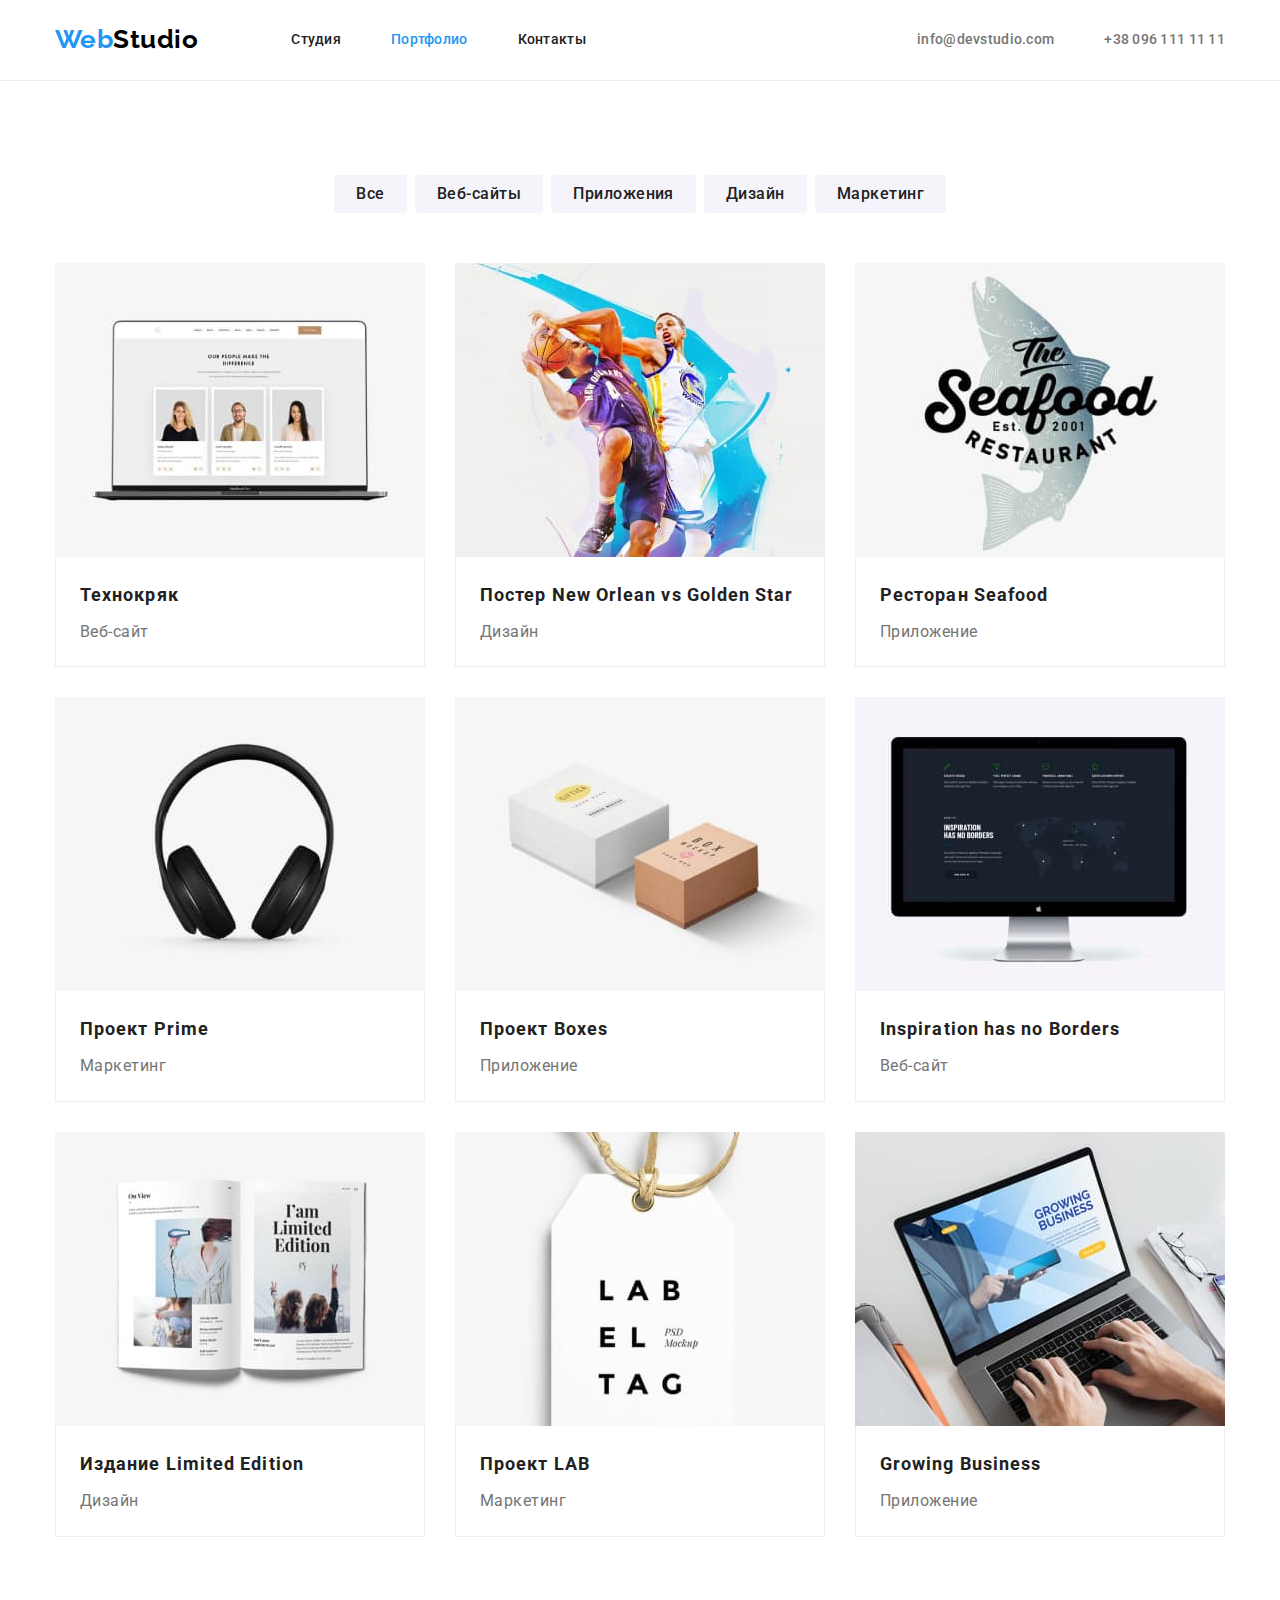
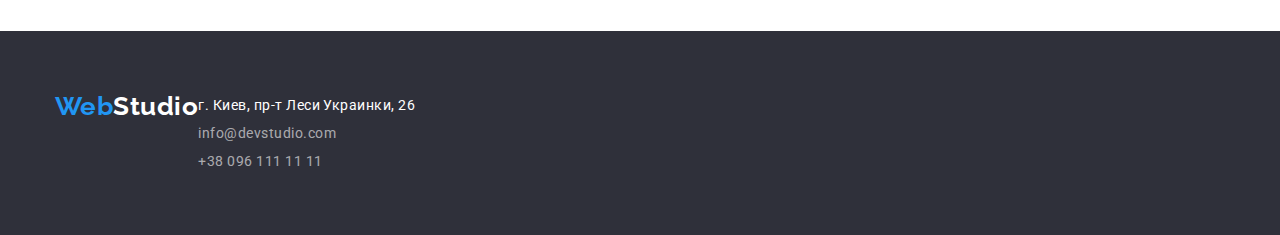
==== portfolio.html @ 1a67917a "1" ====
<!DOCTYPE html>
<html lang="ru">
  <head>
    <meta charset="UTF-8" />
    <meta http-equiv="X-UA-Compatible" content="IE=edge" />
    <meta name="viewport" content="width=device-width, initial-scale=1.0" />
    <title>Document</title>
    <link
      href="https://fonts.googleapis.com/css2?family=Raleway:wght@700&family=Roboto:wght@400;500;700;900&display=swap"
      rel="stylesheet"
    />
    <link rel="stylesheet" href="./css/modern-normalize.css" />
    <link rel="stylesheet" href="./css/styles.css" />
  </head>
  <body>
    <header class="header">
      <div class="container">
        <nav class="nav">
          <a href="./index.html  " class="logo"> Web<span class="logo-accent">Studio</span></a>
          <ul class="site-nav list">
            <li class="item"><a href="./index.html" class="link">Студия</a></li>
            <li class="item"><a href="./portfolio.html" class="link active">Портфолио</a></li>
            <li class="item"><a href="" class="link">Контакты</a></li>
          </ul>
        </nav>
        <ul class="auth-nav list">
          <li class="item">
            <a href="mailto:info@devstudio.com" class="link">info@devstudio.com</a>
          </li>
          <li class="item"><a href="tel:+380961111111" class="link">+38 096 111 11 11</a></li>
        </ul>
      </div>
    </header>
    <main>
      <section class="section portfolio">
        <div class="container">
          <!-- <h1 class="section-title">Портфолио</h1> -->
          <ul class="list-works list">
            <li class="item"><button type="button" class="button">Все</button></li>
            <li class="item"><button type="button" class="button">Веб-сайты</button></li>
            <li class="item"><button type="button" class="button">Приложения</button></li>
            <li class="item"><button type="button" class="button">Дизайн</button></li>
            <li class="item"><button type="button" class="button">Маркетинг</button></li>
          </ul>

          <ul class="example-list list">
            <li class="item">
              <a href="" class="link"
                ><div class="card-thumb">
                  <img class="img-card" src="./images/img1.jpg" alt="технокряк" />
                </div>
                <div class="card-content">
                  <h2 class="title">Технокряк</h2>
                  <p class="text">Веб-сайт</p>
                </div></a
              >
            </li>

            <li class="item">
              <a href="" class="link"
                ><div class="card-thumb">
                  <img
                    class="img-card"
                    src="./images/img2.jpg"
                    alt="постер New Orlean vs Golden Star"
                  />
                </div>
                <div class="card-content">
                  <h2 class="title">Постер New Orlean vs Golden Star</h2>
                  <p class="text">Дизайн</p>
                </div></a
              >
            </li>

            <li class="item">
              <a href="" class="link"
                ><div class="card-thumb">
                  <img class="img-card" src="./images/img3.jpg" alt="ресторан Seafood" />
                </div>
                <div class="card-content">
                  <h2 class="title">Ресторан Seafood</h2>
                  <p class="text">Приложение</p>
                </div></a
              >
            </li>

            <li class="item">
              <a href="" class="link"
                ><div class="card-thumb">
                  <img class="img-card" src="./images/img4.jpg" alt="проект Prime" />
                </div>
                <div class="card-content">
                  <h2 class="title">Проект Prime</h2>
                  <p class="text">Маркетинг</p>
                </div></a
              >
            </li>

            <li class="item">
              <a href="" class="link">
                <div class="card-thumb">
                  <img class="img-card" src="./images/img5.jpg" alt="проект Boxes" />
                </div>
                <div class="card-content">
                  <h2 class="title">Проект Boxes</h2>
                  <p class="text">Приложение</p>
                </div></a
              >
            </li>

            <li class="item">
              <a href="" class="link"
                ><div class="card-thumb">
                  <img class="img-card" src="./images/img6.jpg" alt="inspiration has no Borders" />
                </div>
                <div class="card-content">
                  <h2 class="title">Inspiration has no Borders</h2>
                  <p class="text">Веб-сайт</p>
                </div></a
              >
            </li>

            <li class="item">
              <a href="" class="link"
                ><div class="card-thumb">
                  <img class="img-card" src="./images/img7.jpg" alt="издание Limited Edition" />
                </div>
                <div class="card-content">
                  <h2 class="title">Издание Limited Edition</h2>
                  <p class="text">Дизайн</p>
                </div></a
              >
            </li>

            <li class="item">
              <a href="" class="link"
                ><div class="card-thumb">
                  <img class="img-card" src="./images/img8.jpg" alt="проект LAB" />
                </div>
                <div class="card-content">
                  <h2 class="title">Проект LAB</h2>
                  <p class="text">Маркетинг</p>
                </div>
              </a>
            </li>

            <li class="item">
              <a href="" class="link"
                ><div class="card-thumb">
                  <img class="img-card" src="./images/img9.jpg" alt="growing Business" />
                </div>
                <div class="card-content">
                  <h2 class="title">Growing Business</h2>
                  <p class="text">Приложение</p>
                </div></a
              >
            </li>
          </ul>
        </div>
      </section>
    </main>
    <footer class="footer">
      <div class="container">
        <a href="/index.html" class="logo">Web<span class="logo-accent">Studio</span></a>
        <address>
          <p class="superscription">г. Киев, пр-т Леси Украинки, 26</p>
          <ul class="list">
            <li><a href="mailto:info@devstudio.com" class="footer-mail">info@devstudio.com</a></li>
            <li><a href="tel:+380961111111" class="footer-tel">+38 096 111 11 11</a></li>
          </ul>
        </address>
      </div>
    </footer>
  </body>
</html>
---- css/styles.css ----
:root {
  --hero-background-color: #c4c4c4;
  --primaru-text-color: #757575;
  --title-text-color: #212121;
  --accent-first-color: #2196f3;
  --hero-button-hover-color: #188ce8;
  --wight-color: #ffffff;
  --black-color: #000000;
  --section-second-color: #f5f4fa;
  --footer-background-color: #2f303a;
  --footer-link-color: rgba(255, 255, 255, 0.6);
  --border-first-color: #ececec;
  --border-second-color: #eeeeee;

  --shadow-card: 0px 1px 3px rgba(0, 0, 0, 0.12), 0px 1px 1px rgba(0, 0, 0, 0.14),
    0px 2px 1px rgba(0, 0, 0, 0.2);
}

body {
  color: var(--primaru-text-color);
  background-color: var(--wight-color);

  font-family: Roboto, sans-serif;
  letter-spacing: 0.03em;
}

h1,
h2,
h3,
p,
ul {
  margin-top: 0;
  margin-bottom: 0;
  padding-left: 0;
  padding-right: 0;
}

.section {
  padding-top: 94px;
  padding-bottom: 94px;
}

.container {
  margin-left: auto;
  margin-right: auto;
  width: 1200px;
  padding-left: 15px;
  padding-right: 15px;

  /* outline: 2px solid tomato; */
}

.button {
  border-radius: 4px;
  display: inline-block;
  text-align: center;
  border: 0;

  cursor: pointer;
  font-family: inherit;
  letter-spacing: 0.03em;
  font-weight: 500;
  font-size: 16px;
  line-height: 1.6;
}

/* header */

.header {
  border-bottom: 1px solid var(--border-first-color);
}

.header .link {
  padding-top: 32px;
  padding-bottom: 32px;
}

.header .container {
  display: flex;
  align-items: center;
  justify-content: space-between;

  /* outline: 2px solid rgb(61, 190, 130); */
}

.logo {
  display: inline-block;

  color: var(--accent-first-color);

  font-family: Raleway, sans-serif;
  font-weight: 700;
  font-size: 26px;
  line-height: 1.2;
  text-decoration: none;
}

.nav {
  display: flex;
  align-items: center;

  /* outline: 2px solid rgb(61, 190, 130); */
}

.nav .logo {
  margin-right: 93px;

  /* outline: 2px solid rgb(61, 190, 130); */
}

.nav .logo-accent {
  color: var(--black-color);
}

/* site-nav */

.site-nav {
  display: flex;

  /* outline: 2px solid rgb(61, 190, 130); */
}

.site-nav .item:not(:last-child) {
  margin-right: 50px;
}

.site-nav .link {
  display: block;

  color: var(--title-text-color);

  font-weight: 500;
  font-size: 14px;
  line-height: 1.14;
  letter-spacing: 0.02em;
  text-decoration: none;
}

/* auth-nav */

.auth-nav {
  display: flex;

  /* outline: 2px solid rgb(61, 190, 130); */
}

.auth-nav .item + .item {
  margin-left: 50px;
}

.auth-nav .link {
  display: block;

  color: var(--primaru-text-color);

  font-weight: 500;
  font-size: 14px;
  line-height: 1.14;
  letter-spacing: 0.02em;
  text-decoration: none;
}

.site-nav .link:hover,
.site-nav .link:focus,
.auth-nav .link:hover,
.auth-nav .link:focus {
  color: var(--accent-first-color);
}

.site-nav .active {
  color: var(--accent-first-color);
}

.list {
  list-style: none;
}

/* hero */

.hero {
  text-align: center;
  padding-top: 200px;
  padding-bottom: 200px;

  background-image: url(../images/hero_beckground.jpg),
    linear-gradient(rgba(47, 48, 58, 0.4), rgba(47, 48, 58, 0.4));
  background-size: 1600px;
  background-repeat: no-repeat;
  background-position: center;
}

.hero.section .title {
  margin-bottom: 30px;

  color: var(--wight-color);

  font-weight: 900;
  font-size: 44px;
  line-height: 1.36;
  text-align: center;
  letter-spacing: 0.06em;
  text-transform: uppercase;
}

.hero.section .button {
  min-width: 200px;
  padding: 10px 32px;

  color: var(--wight-color);
  background-color: var(--accent-first-color);
  box-shadow: 0px 4px 4px rgba(0, 0, 0, 0.15);
  border-radius: 4px;

  font-weight: 700;
  font-size: 16px;
  line-height: 1.875;
  letter-spacing: 0.06em;
}

.hero.section .button:hover,
.hero.section .button:focus {
  background-color: var(--hero-button-hover-color);
}

/* section */

.section .section-title {
  margin-bottom: 50px;

  color: var(--title-text-color);

  font-size: 36px;
  line-height: 42px;
  text-align: center;
}

.features .list,
.calling .list,
.team .list {
  display: flex;
}

.features .item + .item,
.calling .item + .item,
.team .item + .item {
  margin-left: 30px;
}

.calling .img-card,
.team .img-card,
.example-list .img-card {
  display: block;
}

.calling {
  padding-top: 0;
}

.section .title {
  color: var(--title-text-color);

  font-size: 14px;
  line-height: 1.14;
}

.features .title {
  margin-bottom: 10px;
  text-transform: uppercase;
}

.section .button {
  padding: 6px 22px;
  min-width: 73px;

  color: var(--title-text-color);
  background-color: var(--section-second-color);
}

.list-works .button:hover,
.list-works .button:focus {
  color: var(--wight-color);
  background-color: var(--accent-first-color);
}

.text {
  font-size: 14px;
  line-height: 2;
}

.team {
  background-color: var(--section-second-color);
}

.team .card-content {
  padding-top: 30px;
  padding-bottom: 30px;

  background-color: var(--wight-color);
  border-radius: 0px 0px 4px 4px;
  box-shadow: var(--shadow-card);
}

.team .title {
  margin-bottom: 10px;

  font-weight: 500;
  font-size: 16px;
  line-height: 1.19;
  text-align: center;
}

.team .text {
  font-size: 16px;
  line-height: 1.19;
  text-align: center;
}

/* portfolio */

.list-works {
  display: flex;
  justify-content: center;
  margin-bottom: 50px;

  /* outline: 2px solid rgb(61, 190, 130); */
}

.list-works .item + .item {
  margin-left: 8px;
}

.example-list {
  display: flex;
  flex-wrap: wrap;

  margin: -15px;

  /* outline: 2px solid rgb(61, 190, 130); */
}

.example-list .item {
  margin: 15px;
  flex-basis: calc(100% / 3 - 60px);
}

.example-list .link {
  text-decoration: none;
}

.example-list .card-thumb {
  max-width: 100%;
}

.example-list .card-content {
  border-left: 1px solid var(--border-second-color);
  border-right: 1px solid var(--border-second-color);
  border-bottom: 1px solid var(--border-second-color);
  padding: 20px 24px;
}

/* .container .item {
  outline: 2px solid rgb(61, 190, 130);
} */

.example-list .title {
  margin-bottom: 4px;
}

.example-list .text {
  color: var(--primaru-text-color);

  font-size: 16px;
  line-height: 1.87;
}

.example-list .title {
  font-size: 18px;
  line-height: 2;
  letter-spacing: 0.06em;
}

/* footer */

.footer {
  padding-top: 60px;
  padding-bottom: 60px;

  background-color: var(--footer-background-color);

  font-size: 14px;
  line-height: 2;
}

.footer .container {
  display: flex;
}

.footer .logo {
  margin-bottom: 20px;
}

.footer .logo-accent {
  color: var(--wight-color);
}

.footer .superscription {
  color: var(--wight-color);

  font-style: normal;
  text-decoration: none;
}

.footer-mail,
.footer-tel {
  color: var(--footer-link-color);

  font-style: normal;
  text-decoration: none;
}

.footer .title {
  font-size: 14px;
  line-height: 1.143;
  letter-spacing: 0.03em;
  text-transform: uppercase;
}

.footer .appeal {
  margin-left: 70px;

  color: var(--wight-color);
}
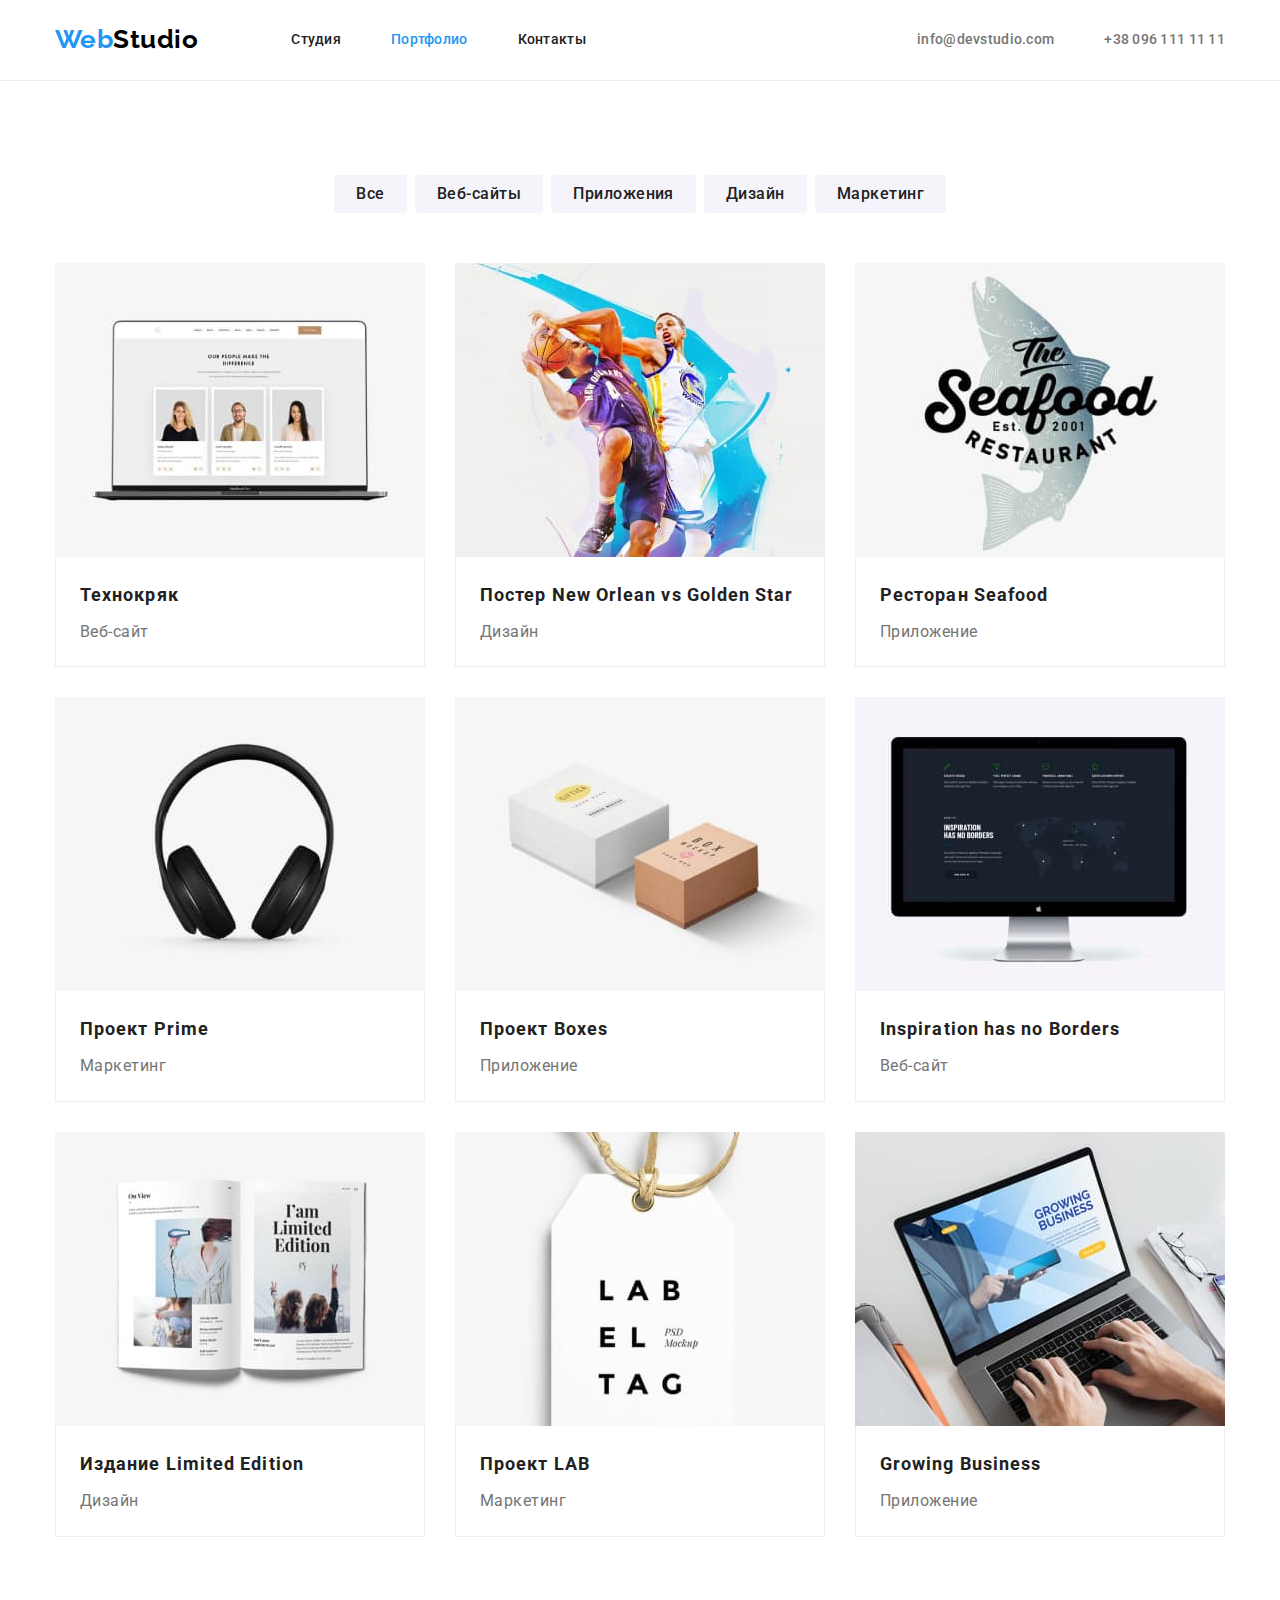
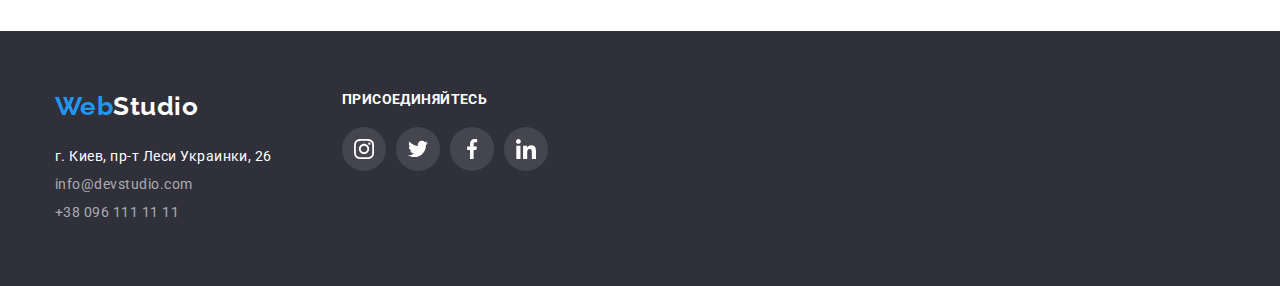
==== commit a52963e9: "icons" ====
--- a/portfolio.html
+++ b/portfolio.html
@@ -45,7 +45,7 @@
 
           <ul class="example-list list">
             <li class="item">
-              <a href="" class="link"
+              <a href="" class="link card"
                 ><div class="card-thumb">
                   <img class="img-card" src="./images/img1.jpg" alt="технокряк" />
                 </div>
@@ -161,14 +161,51 @@
     </main>
     <footer class="footer">
       <div class="container">
-        <a href="/index.html" class="logo">Web<span class="logo-accent">Studio</span></a>
-        <address>
-          <p class="superscription">г. Киев, пр-т Леси Украинки, 26</p>
-          <ul class="list">
-            <li><a href="mailto:info@devstudio.com" class="footer-mail">info@devstudio.com</a></li>
-            <li><a href="tel:+380961111111" class="footer-tel">+38 096 111 11 11</a></li>
-          </ul>
-        </address>
+        <div>
+          <a href="/index.html" class="logo">Web<span class="logo-accent">Studio</span></a>
+          <address>
+            <p class="superscription">г. Киев, пр-т Леси Украинки, 26</p>
+            <ul class="list">
+              <li>
+                <a href="mailto:info@devstudio.com" class="footer-mail">info@devstudio.com</a>
+              </li>
+              <li><a href="tel:+380961111111" class="footer-tel">+38 096 111 11 11</a></li>
+            </ul>
+          </address>
+        </div>
+        <div class="appeal">
+          <h3 class="title">присоединяйтесь</h3>
+          <ul class="list icons">
+            <li class="item">
+              <a href="" class="link">
+                <svg class="icon" width="20" height="20">
+                  <use href="./images/sprite.svg#icon-instagram"></use>
+                </svg>
+              </a>
+            </li>
+            <li class="item">
+              <a href="" class="link">
+                <svg class="icon" width="20" height="20">
+                  <use href="./images/sprite.svg#icon-twitter"></use>
+                </svg>
+              </a>
+            </li>
+            <li class="item">
+              <a href="" class="link">
+                <svg class="icon" width="20" height="20">
+                  <use href="./images/sprite.svg#icon-facebook"></use>
+                </svg>
+              </a>
+            </li>
+            <li class="item">
+              <a href="" class="link">
+                <svg class="icon" width="20" height="20">
+                  <use href="./images/sprite.svg#icon-linkedin"></use>
+                </svg>
+              </a>
+            </li>
+          </ul>
+        </div>
       </div>
     </footer>
   </body>
--- a/css/styles.css
+++ b/css/styles.css
@@ -9,11 +9,17 @@
   --section-second-color: #f5f4fa;
   --footer-background-color: #2f303a;
   --footer-link-color: rgba(255, 255, 255, 0.6);
+  --footer-icon-background-color: rgba(255, 255, 255, 0.1);
   --border-first-color: #ececec;
   --border-second-color: #eeeeee;
+  --icon-color: #afb1b8;
 
   --shadow-card: 0px 1px 3px rgba(0, 0, 0, 0.12), 0px 1px 1px rgba(0, 0, 0, 0.14),
     0px 2px 1px rgba(0, 0, 0, 0.2);
+  --shadow-button: 0px 3px 1px rgba(0, 0, 0, 0.1), 0px 1px 2px rgba(0, 0, 0, 0.08),
+    0px 2px 2px rgba(0, 0, 0, 0.12);
+  --shadow-portfolio-card: 0px 1px 1px rgba(0, 0, 0, 0.12), 0px 4px 4px rgba(0, 0, 0, 0.06),
+    1px 4px 6px rgba(0, 0, 0, 0.16);
 }
 
 body {
@@ -46,8 +52,6 @@
   width: 1200px;
   padding-left: 15px;
   padding-right: 15px;
-
-  /* outline: 2px solid tomato; */
 }
 
 .button {
@@ -64,6 +68,10 @@
   line-height: 1.6;
 }
 
+.icon {
+  display: block;
+}
+
 /* header */
 
 .header {
@@ -79,8 +87,6 @@
   display: flex;
   align-items: center;
   justify-content: space-between;
-
-  /* outline: 2px solid rgb(61, 190, 130); */
 }
 
 .logo {
@@ -98,14 +104,10 @@
 .nav {
   display: flex;
   align-items: center;
-
-  /* outline: 2px solid rgb(61, 190, 130); */
 }
 
 .nav .logo {
   margin-right: 93px;
-
-  /* outline: 2px solid rgb(61, 190, 130); */
 }
 
 .nav .logo-accent {
@@ -116,8 +118,6 @@
 
 .site-nav {
   display: flex;
-
-  /* outline: 2px solid rgb(61, 190, 130); */
 }
 
 .site-nav .item:not(:last-child) {
@@ -140,12 +140,20 @@
 
 .auth-nav {
   display: flex;
-
-  /* outline: 2px solid rgb(61, 190, 130); */
 }
 
 .auth-nav .item + .item {
   margin-left: 50px;
+}
+
+.auth-nav .auth {
+  display: flex;
+  align-items: center;
+}
+
+.auth-nav .icon {
+  fill: currentColor;
+  margin-right: 10px;
 }
 
 .auth-nav .link {
@@ -310,19 +318,78 @@
 }
 
 .team .text {
+  margin-bottom: 16px;
+
   font-size: 16px;
   line-height: 1.19;
   text-align: center;
 }
 
+.team .icons {
+  justify-content: center;
+}
+
+.icons .link {
+  display: block;
+  fill: var(--icon-color);
+  padding: 12px;
+  border-radius: 50%;
+}
+
+.icons .link:hover,
+.icons .link:focus {
+  fill: var(--wight-color);
+  background-color: var(--accent-first-color);
+}
+
+.icons .item + .item {
+  margin-left: 10px;
+}
+
+.clients .list {
+  display: flex;
+  /* align-items: baseline; */
+}
+
+.clients .item + .item {
+  margin-left: 30px;
+}
+
+.clients .cont {
+  display: flex;
+  justify-content: center;
+  align-items: center;
+  width: 170px;
+  height: 92px;
+
+  border: 1px solid;
+  border-radius: 4px;
+}
+
+.clients .link {
+  color: var(--icon-color);
+}
+
+.clients .link:hover,
+.clients .link:focus {
+  color: var(--accent-first-color);
+}
+
+.clients .icon {
+  fill: currentColor;
+}
+
 /* portfolio */
 
 .list-works {
   display: flex;
   justify-content: center;
   margin-bottom: 50px;
-
-  /* outline: 2px solid rgb(61, 190, 130); */
+}
+
+.list-works .button:hover,
+.list-works .button:focus {
+  box-shadow: var(--shadow-button);
 }
 
 .list-works .item + .item {
@@ -334,8 +401,6 @@
   flex-wrap: wrap;
 
   margin: -15px;
-
-  /* outline: 2px solid rgb(61, 190, 130); */
 }
 
 .example-list .item {
@@ -345,6 +410,12 @@
 
 .example-list .link {
   text-decoration: none;
+  display: block;
+}
+
+.example-list .link:hover,
+.example-list .link:focus {
+  box-shadow: var(--shadow-portfolio-card);
 }
 
 .example-list .card-thumb {
@@ -358,10 +429,6 @@
   padding: 20px 24px;
 }
 
-/* .container .item {
-  outline: 2px solid rgb(61, 190, 130);
-} */
-
 .example-list .title {
   margin-bottom: 4px;
 }
@@ -430,3 +497,16 @@
 
   color: var(--wight-color);
 }
+
+.appeal .title {
+  margin-bottom: 20px;
+}
+
+.footer .icons {
+  display: flex;
+}
+
+.appeal .link {
+  fill: var(--wight-color);
+  background-color: var(--footer-icon-background-color);
+}
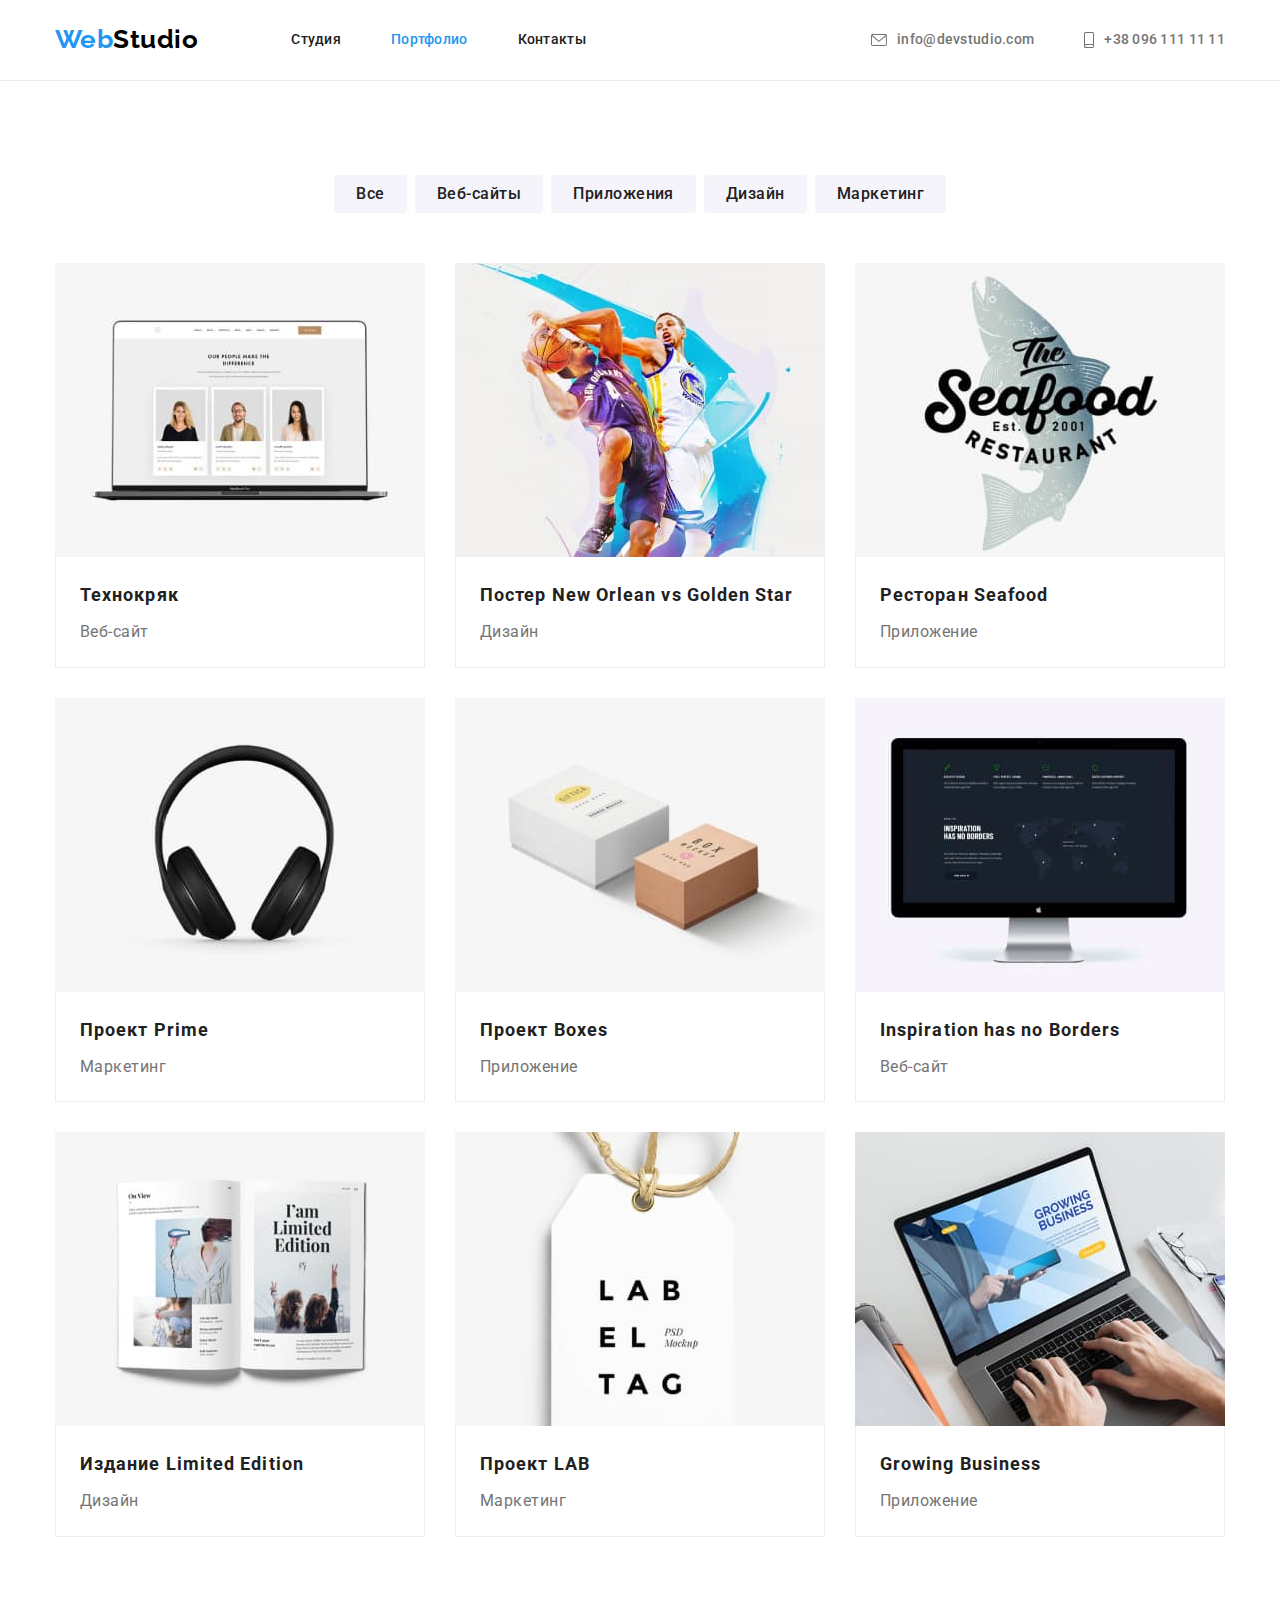
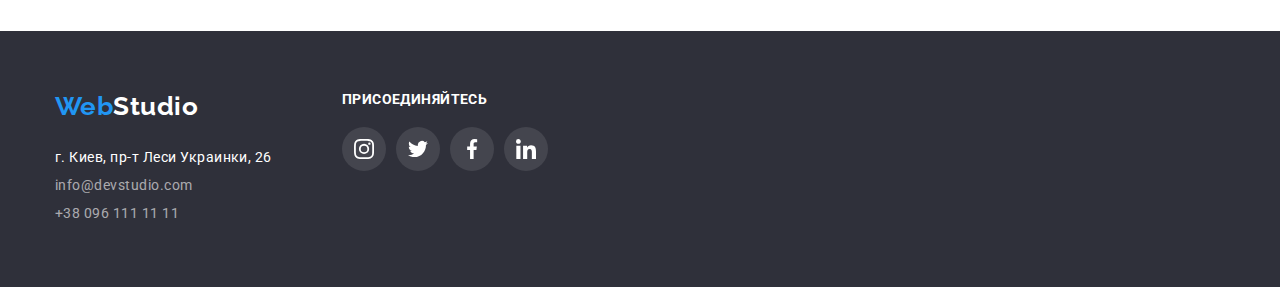
==== commit 9e660e6c: "vector" ====
--- a/portfolio.html
+++ b/portfolio.html
@@ -25,9 +25,25 @@
         </nav>
         <ul class="auth-nav list">
           <li class="item">
-            <a href="mailto:info@devstudio.com" class="link">info@devstudio.com</a>
+            <a href="mailto:info@devstudio.com" class="link"
+              ><div class="auth">
+                <svg class="icon" width="16" height="12">
+                  <use href="./images/sprite.svg#icon-envelope"></use>
+                </svg>
+                <p>info@devstudio.com</p>
+              </div></a
+            >
           </li>
-          <li class="item"><a href="tel:+380961111111" class="link">+38 096 111 11 11</a></li>
+          <li class="item">
+            <a href="tel:+380961111111" class="link">
+              <div class="auth">
+                <svg class="icon" width="10" height="16">
+                  <use href="./images/sprite.svg#icon-smartphone"></use>
+                </svg>
+                <p>+38 096 111 11 11</p>
+              </div></a
+            >
+          </li>
         </ul>
       </div>
     </header>
--- a/css/styles.css
+++ b/css/styles.css
@@ -190,8 +190,8 @@
   padding-top: 200px;
   padding-bottom: 200px;
 
-  background-image: url(../images/hero_beckground.jpg),
-    linear-gradient(rgba(47, 48, 58, 0.4), rgba(47, 48, 58, 0.4));
+  background-image: linear-gradient(rgba(47, 48, 58, 0.4), rgba(47, 48, 58, 0.4)),
+    url(../images/hero_beckground.jpg);
   background-size: 1600px;
   background-repeat: no-repeat;
   background-position: center;
@@ -248,6 +248,18 @@
   display: flex;
 }
 
+.features .icon-cont {
+  display: flex;
+  justify-content: center;
+  align-items: center;
+  width: 270px;
+  height: 120px;
+  margin-bottom: 30px;
+
+  background-color: var(--section-second-color);
+  border-radius: 4px;
+}
+
 .features .item + .item,
 .calling .item + .item,
 .team .item + .item {
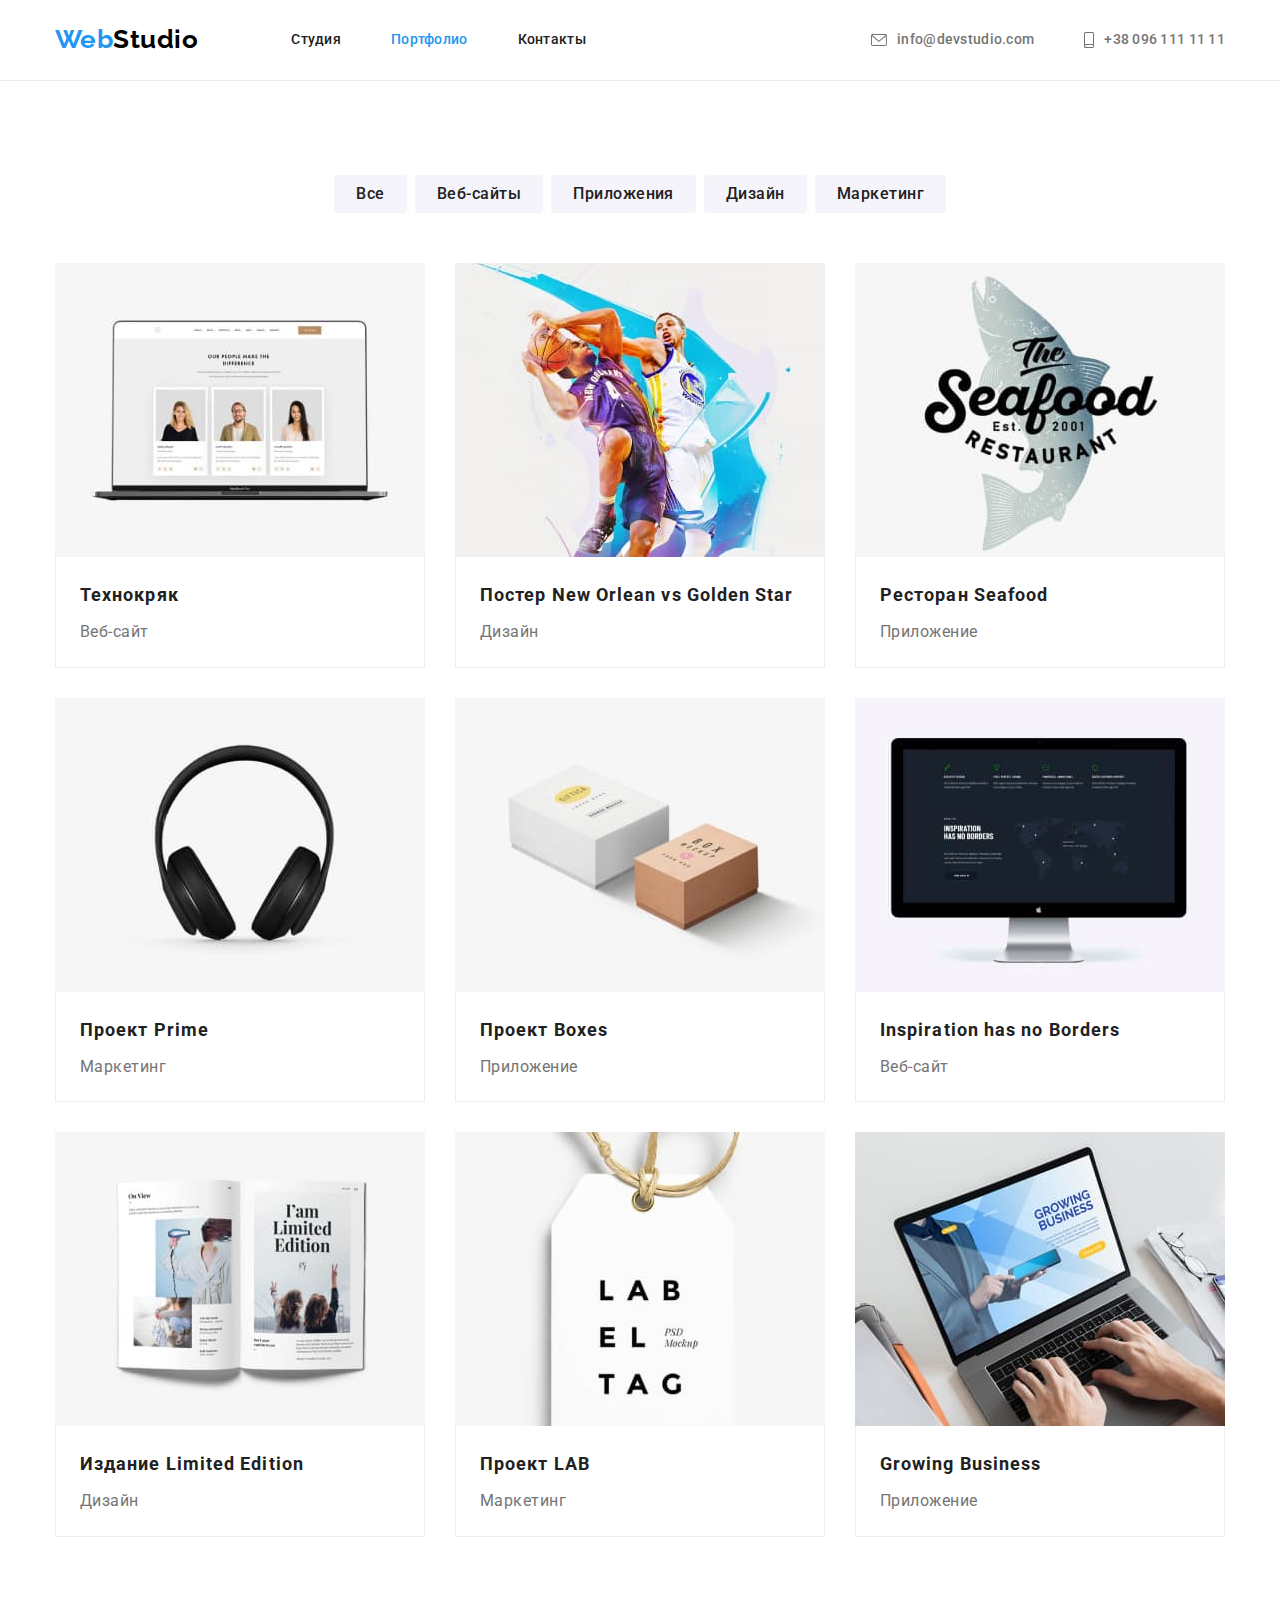
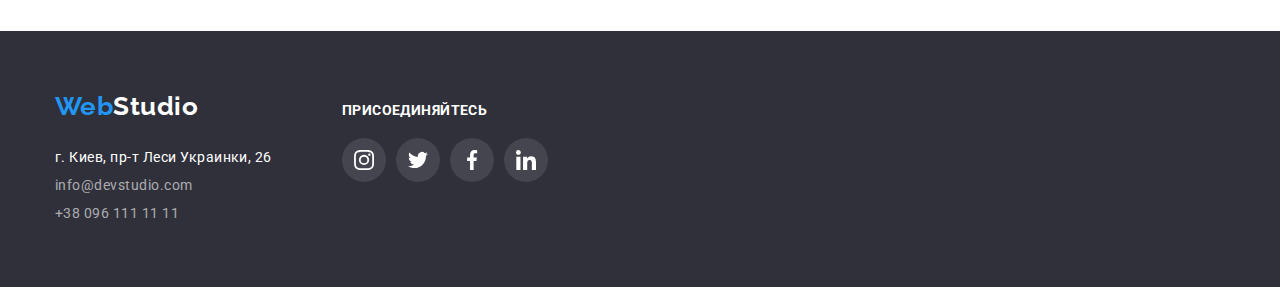
==== commit 9d8e3097: "icons" ====
--- a/portfolio.html
+++ b/portfolio.html
@@ -25,24 +25,20 @@
         </nav>
         <ul class="auth-nav list">
           <li class="item">
-            <a href="mailto:info@devstudio.com" class="link"
-              ><div class="auth">
-                <svg class="icon" width="16" height="12">
-                  <use href="./images/sprite.svg#icon-envelope"></use>
-                </svg>
-                <p>info@devstudio.com</p>
-              </div></a
-            >
+            <a href="mailto:info@devstudio.com" class="link">
+              <svg class="icon" width="16" height="12">
+                <use href="./images/sprite.svg#icon-envelope"></use>
+              </svg>
+              info@devstudio.com
+            </a>
           </li>
           <li class="item">
             <a href="tel:+380961111111" class="link">
-              <div class="auth">
-                <svg class="icon" width="10" height="16">
-                  <use href="./images/sprite.svg#icon-smartphone"></use>
-                </svg>
-                <p>+38 096 111 11 11</p>
-              </div></a
-            >
+              <svg class="icon" width="10" height="16">
+                <use href="./images/sprite.svg#icon-smartphone"></use>
+              </svg>
+              +38 096 111 11 11
+            </a>
           </li>
         </ul>
       </div>
--- a/css/styles.css
+++ b/css/styles.css
@@ -146,18 +146,14 @@
   margin-left: 50px;
 }
 
-.auth-nav .auth {
-  display: flex;
-  align-items: center;
-}
-
 .auth-nav .icon {
   fill: currentColor;
   margin-right: 10px;
 }
 
 .auth-nav .link {
-  display: block;
+  display: flex;
+  align-items: center;
 
   color: var(--primaru-text-color);
 
@@ -307,6 +303,8 @@
   line-height: 2;
 }
 
+/* team */
+
 .team {
   background-color: var(--section-second-color);
 }
@@ -314,6 +312,8 @@
 .team .card-content {
   padding-top: 30px;
   padding-bottom: 30px;
+  padding-left: 32px;
+  padding-right: 32px;
 
   background-color: var(--wight-color);
   border-radius: 0px 0px 4px 4px;
@@ -341,11 +341,22 @@
   justify-content: center;
 }
 
+.icons .item {
+  width: 44px;
+  height: 44px;
+}
+
 .icons .link {
-  display: block;
-  fill: var(--icon-color);
-  padding: 12px;
+  display: flex;
+  justify-content: center;
+  align-items: center;
+  color: var(--icon-color);
+  width: 100%;
+  height: 100%;
+
   border-radius: 50%;
+
+  fill: currentColor;
 }
 
 .icons .link:hover,
@@ -358,27 +369,31 @@
   margin-left: 10px;
 }
 
+/*clients  */
+
 .clients .list {
   display: flex;
-  /* align-items: baseline; */
 }
 
 .clients .item + .item {
   margin-left: 30px;
 }
 
-.clients .cont {
+.clients .item {
+  width: 170px;
+  height: 92px;
+}
+
+.clients .link {
   display: flex;
   justify-content: center;
   align-items: center;
-  width: 170px;
-  height: 92px;
+  width: 100%;
+  height: 100%;
 
   border: 1px solid;
   border-radius: 4px;
-}
-
-.clients .link {
+
   color: var(--icon-color);
 }
 
@@ -472,6 +487,7 @@
 
 .footer .container {
   display: flex;
+  align-items: baseline;
 }
 
 .footer .logo {
